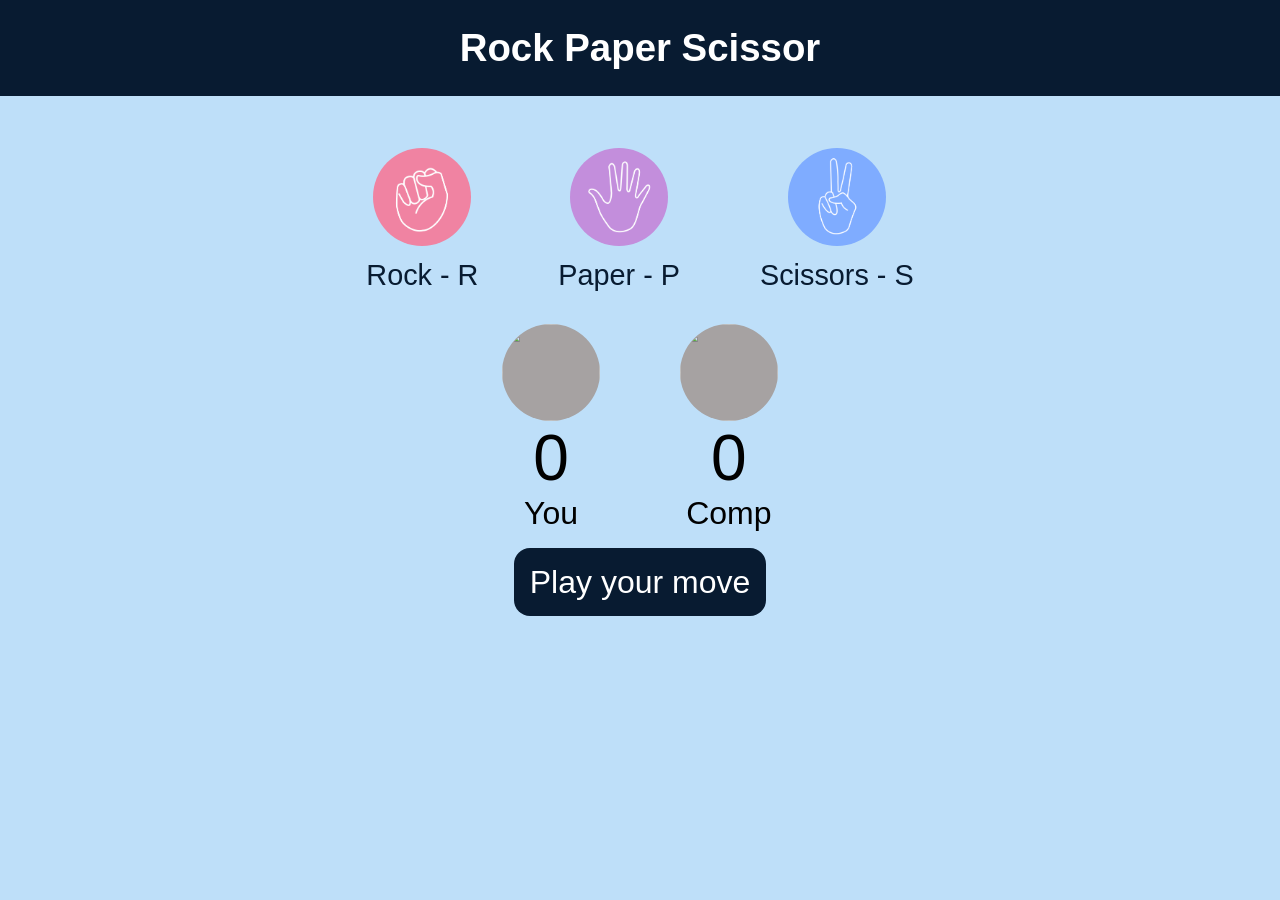
==== game1.html @ 24c6ee57 "Initial commit" ====
<!DOCTYPE html>
<html lang="en">
<head>
  <meta charset="UTF-8">
  <meta name="viewport" content="width=device-width, initial-scale=1.0">
  <title>Rock Paper Scissor</title>
  <link rel="stylesheet" href="./game1.css">
</head>
<body>
  <h1>Rock Paper Scissor</h1>
  <div class="choices">
    <div class="choice-item">
      <div class="choice" id="rock">
        <img src="./image/rock.png" alt="Rock">
      </div>
      <p class="choice-label">Rock - R</p>
    </div>
    <div class="choice-item">
      <div class="choice" id="paper">
        <img src="./image/paper.png" alt="Paper">
      </div>
      <p class="choice-label">Paper - P</p>
    </div>
    <div class="choice-item">
      <div class="choice" id="scissors">
        <img src="./image/scissors.png" alt="Scissors">
      </div>
      <p class="choice-label">Scissors - S</p>
    </div>
  </div>
  
  
  <div class="score-board">
    <div class="score">
      <div class="choice1">
        <img src="" alt="">
      </div>
      <p id="user-score">0</p>
      <p>You</p>
    </div>
    <div class="score">
      <div class="choice2" id="paper">
        <img src="" alt="">
      </div>
      <p id="comp-score">0</p>
      <p>Comp</p>
    </div>
  </div>
  
  <div class="msg-con">
    <p id="msg">Play your move</p>
  </div>
  <script src="./game1.js"></script>
</body>
</html>
---- game1.css ----
* {
    margin: 0;
    padding: 0;
    text-align: center;
    font-family: sans-serif;
}

body {
    background-color: rgb(190, 223, 249);
}

h1 {
    background-color: #081b31;
    color: #fff;
    height: 6rem;
    line-height: 6rem;
    font-size: 3vw; /* Responsive text */
}

/* New container for each choice item */
.choice-item {
    display: flex;
    flex-direction: column;
    align-items: center;
}

/* Updated .choices now holds the grouped items */
.choices {
    position: relative;
    top: -2rem;
    display: flex;
    justify-content: center;
    align-items: center;
    gap: 5rem;
    margin-top: 5rem;
    flex-wrap: wrap;
}

/* Keep your existing choice styles (no changes to animations) */
.choice {
    display: flex;
    justify-content: center;
    align-items: center;
    height: 8.33vw;
    width: 8.33vw;
    border-radius: 50%;
}

.choice:hover {
    cursor: pointer;
    background-color: red;  
    transition-duration: .3s;  
}

.choices img {
    height: 7.64vw;
    width: 7.64vw;
    object-fit: cover;
    border-radius: 50%;
    animation-name: ani;
    animation-duration: .4s;
}

/* New label style to align text under each image */
.choice-label {
    margin-top: 0.5rem;
    font-size: 1.8rem;
    color: #081b31;
}

.choice1, .choice2 {
    display: flex;
    justify-content: center;
    align-items: center;
    height: 7.64vw;
    width: 7.64vw;
    border-radius: 50%;
    background-color: rgb(166, 162, 162);
}

.score img {
    height: 7.64vw;
    width: 7.64vw;
    object-fit: cover;
    border-radius: 50%;
}


@keyframes ani2 {
    0% {
        height: 0px;
        width: 0px;
    }
    100% {
        height: 7.64vw;
        width: 7.64vw;
    }
}

@keyframes ani {
    0% {
        height: 0px;
        width: 0px;
    }
    80% {
        height: 9.72vw;
        width: 9.72vw; 
    }
    100% {
        height: 7.64vw;
        width: 7.64vw;
    }
}

@keyframes op {
    from {
        opacity: 0;
    }
    to {
        opacity: 1;
    }
}

.score-board {
    display: flex;
    justify-content: center;
    align-items: center;
    font-size: 2rem; /* Responsive font */
    gap: 5rem;
    animation-name: op;
    animation-duration: .6s;
    margin-top: 5rem;
    position: relative;
    top: -5rem;
}

#user-score, #comp-score {
    font-size: 4rem; /* Responsive font */
}

.msg-con {
    margin-top: 2rem;
    animation-name: op;
    animation-duration: .5s;
}

#msg {
    position: relative;
    top: -5rem;
    background-color: #081b31;
    color: #fff;
    font-size: 2rem; /* Responsive font */
    display: inline;
    padding: 1rem;
    border-radius: 1rem;
}

/* Responsive styles for smaller screens */
@media (max-width: 480px) {
    h1 {
        font-size: 5vw; /* Adjusted font size for smaller screens */
        height: 5rem;
        line-height: 5rem;
    }

    .choices img, .score img {
        height: 13.75vw;
        width: 13.75vw; 
        max-height: 80px;
        max-width: 80px;
    }

    .choices {
        top: 1rem;
        gap: 1.8rem;
    }
    
    .choice {
        height: 15vw;
        width: 15vw;
        max-height: 80px;
        max-width: 80px;
    }
    
    .choice1, .choice2 {
        height: 13.75vw;
        width: 13.75vw;
        max-height: 80px;
        max-width: 80px;
    }
    
    @keyframes ani2 {
        0% {
            height: 0px;
            width: 0px;
        }
        100% {
            height: 13.75vw;
            width: 13.75vw;
        }
    }
    
    @keyframes ani {
        0% {
            height: 0px;
            width: 0px;
        }
        80% {
            height: 17.5vw;
            width: 17.5vw; 
        }
        100% {
            height: 13.75vw;
            width: 13.75vw;
        }
    }
    
    .choice-label {
        font-size: 1rem;
    }
    
    .score-board {
        top: -2rem;
        gap: 2rem;
        font-size: 1.5rem;
    }
    
    #user-score, #comp-score {
        font-size: 2.5rem;
    }
    
    #msg {
        top: -2rem;
        font-size: 1.2rem;
    }
}

@media (max-width: 1100px) {
    h1 {
        font-size: 5vw; /* Adjusted font size for smaller screens */
        height: 5rem;
        line-height: 5rem;
    }

    .choices img, .score img {
        height: 13.75vw;
        width: 13.75vw; 
    }

    .choices {
        top: 1rem;
        gap: 1.8rem;
    }
    
    .choice {
        height: 15vw;
        width: 15vw;
    }
    
    .choice-label {
        font-size: 1rem;
    }
    
    .choice1, .choice2 {
        height: 13.75vw;
        width: 13.75vw;
    }
    
    @keyframes ani2 {
        0% {
            height: 0px;
            width: 0px;
        }
        100% {
            height: 13.75vw;
            width: 13.75vw;
        }
    }
    
    @keyframes ani {
        0% {
            height: 0px;
            width: 0px;
        }
        80% {
            height: 17.5vw;
            width: 17.5vw; 
        }
        100% {
            height: 13.75vw;
            width: 13.75vw;
        }
    }
    
    .score-board {
        top: -2rem;
        gap: 2rem;
        font-size: 1.5rem;
    }
    
    #user-score, #comp-score {
        font-size: 2.5rem;
    }
    
    #msg {
        top: -2rem;
        font-size: 1.2rem;
    }
}
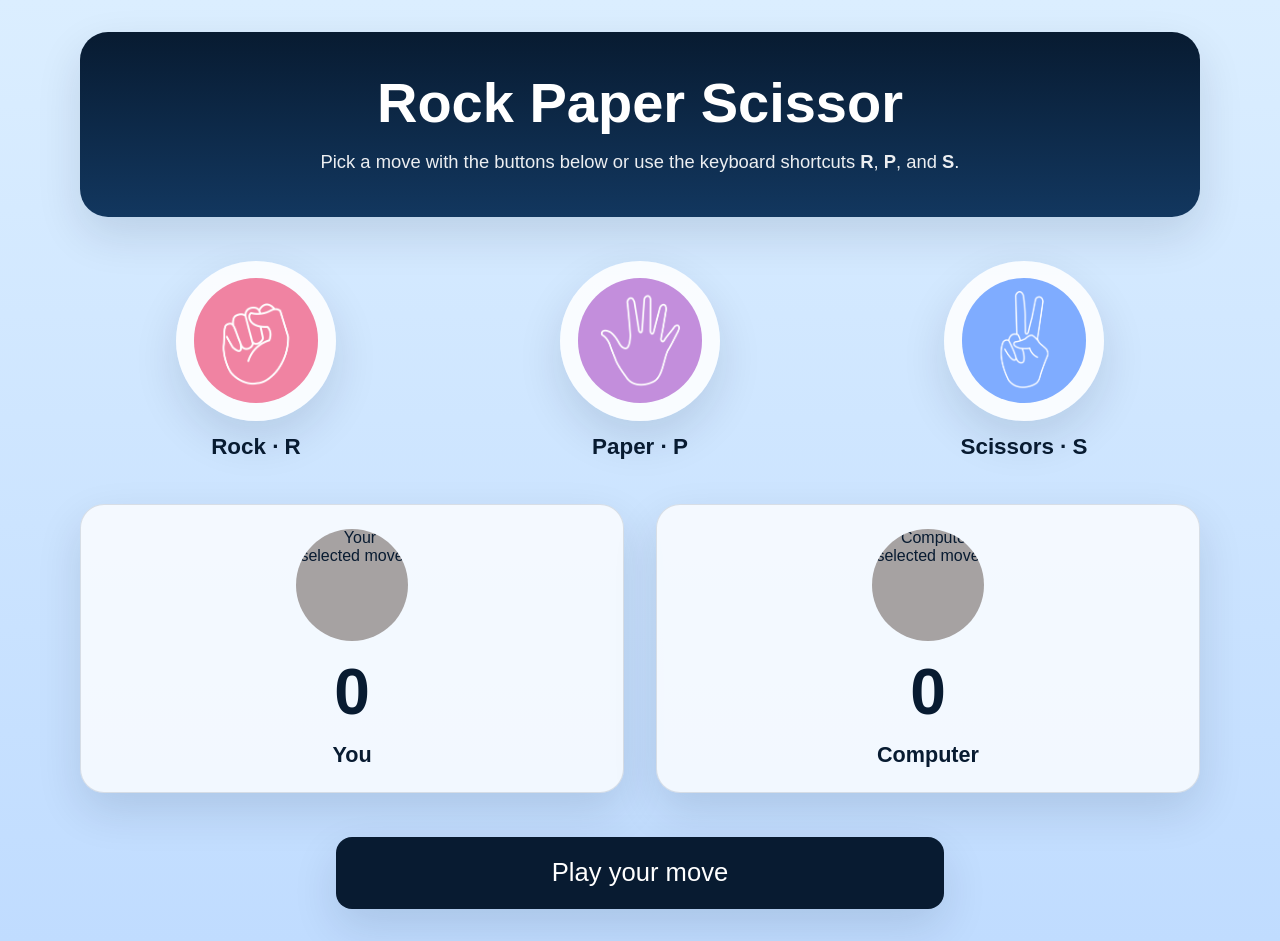
==== commit 933d216c: "Improve responsive layout and expand README" ====
--- a/game1.html
+++ b/game1.html
@@ -7,49 +7,55 @@
   <link rel="stylesheet" href="./game1.css">
 </head>
 <body>
-  <h1>Rock Paper Scissor</h1>
-  <div class="choices">
-    <div class="choice-item">
-      <div class="choice" id="rock">
-        <img src="./image/rock.png" alt="Rock">
+  <main class="game-shell">
+    <header class="hero">
+      <h1>Rock Paper Scissor</h1>
+      <p class="hero-text">Pick a move with the buttons below or use the keyboard shortcuts <strong>R</strong>, <strong>P</strong>, and <strong>S</strong>.</p>
+    </header>
+
+    <section class="choices" aria-label="Available moves">
+      <div class="choice-item">
+        <button class="choice" id="rock" type="button" aria-label="Choose rock">
+          <img src="./image/rock.png" alt="Rock">
+        </button>
+        <p class="choice-label">Rock · R</p>
       </div>
-      <p class="choice-label">Rock - R</p>
+      <div class="choice-item">
+        <button class="choice" id="paper" type="button" aria-label="Choose paper">
+          <img src="./image/paper.png" alt="Paper">
+        </button>
+        <p class="choice-label">Paper · P</p>
+      </div>
+      <div class="choice-item">
+        <button class="choice" id="scissors" type="button" aria-label="Choose scissors">
+          <img src="./image/scissors.png" alt="Scissors">
+        </button>
+        <p class="choice-label">Scissors · S</p>
+      </div>
+    </section>
+
+    <section class="score-board" aria-label="Score board">
+      <article class="score">
+        <div class="choice1">
+          <img src="" alt="Your selected move">
+        </div>
+        <p id="user-score">0</p>
+        <p class="score-label">You</p>
+      </article>
+      <article class="score">
+        <div class="choice2">
+          <img src="" alt="Computer selected move">
+        </div>
+        <p id="comp-score">0</p>
+        <p class="score-label">Computer</p>
+      </article>
+    </section>
+
+    <div class="msg-con">
+      <p id="msg" aria-live="polite">Play your move</p>
     </div>
-    <div class="choice-item">
-      <div class="choice" id="paper">
-        <img src="./image/paper.png" alt="Paper">
-      </div>
-      <p class="choice-label">Paper - P</p>
-    </div>
-    <div class="choice-item">
-      <div class="choice" id="scissors">
-        <img src="./image/scissors.png" alt="Scissors">
-      </div>
-      <p class="choice-label">Scissors - S</p>
-    </div>
-  </div>
-  
-  
-  <div class="score-board">
-    <div class="score">
-      <div class="choice1">
-        <img src="" alt="">
-      </div>
-      <p id="user-score">0</p>
-      <p>You</p>
-    </div>
-    <div class="score">
-      <div class="choice2" id="paper">
-        <img src="" alt="">
-      </div>
-      <p id="comp-score">0</p>
-      <p>Comp</p>
-    </div>
-  </div>
-  
-  <div class="msg-con">
-    <p id="msg">Play your move</p>
-  </div>
+  </main>
+
   <script src="./game1.js"></script>
 </body>
 </html>
--- a/game1.css
+++ b/game1.css
@@ -1,309 +1,239 @@
+:root {
+    --bg-start: #dbeeff;
+    --bg-end: #c0dcff;
+    --panel-bg: rgba(255, 255, 255, 0.78);
+    --panel-border: rgba(8, 27, 49, 0.12);
+    --text-main: #081b31;
+    --shadow: 0 18px 45px rgba(8, 27, 49, 0.12);
+    --choice-size: clamp(6.25rem, 18vw, 10rem);
+    --score-choice-size: clamp(4.75rem, 14vw, 7rem);
+}
+
 * {
     margin: 0;
     padding: 0;
+    box-sizing: border-box;
     text-align: center;
     font-family: sans-serif;
 }
 
 body {
-    background-color: rgb(190, 223, 249);
+    min-height: 100vh;
+    padding: clamp(1rem, 3vw, 2rem);
+    background: linear-gradient(180deg, var(--bg-start), var(--bg-end));
+    color: var(--text-main);
+}
+
+img {
+    display: block;
+    max-width: 100%;
+}
+
+.game-shell {
+    width: min(100%, 70rem);
+    margin: 0 auto;
+    display: flex;
+    flex-direction: column;
+    gap: clamp(1.5rem, 4vw, 2.75rem);
+}
+
+.hero {
+    padding: clamp(1.5rem, 4vw, 2.5rem);
+    border-radius: 1.75rem;
+    background: linear-gradient(180deg, #081b31, #12375f);
+    box-shadow: var(--shadow);
 }
 
 h1 {
+    color: #fff;
+    font-size: clamp(2rem, 5vw, 3.5rem);
+    line-height: 1.1;
+}
+
+.hero-text {
+    margin-top: 0.85rem;
+    color: rgba(255, 255, 255, 0.92);
+    font-size: clamp(0.95rem, 2vw, 1.15rem);
+    line-height: 1.6;
+}
+
+.choices {
+    display: grid;
+    grid-template-columns: repeat(auto-fit, minmax(9rem, 1fr));
+    gap: clamp(1rem, 3vw, 2rem);
+    align-items: start;
+}
+
+.choice-item {
+    display: flex;
+    flex-direction: column;
+    align-items: center;
+    gap: 0.85rem;
+}
+
+.choice {
+    display: flex;
+    justify-content: center;
+    align-items: center;
+    width: min(100%, var(--choice-size));
+    aspect-ratio: 1;
+    margin: 0 auto;
+    border: 0;
+    border-radius: 50%;
+    background: rgba(255, 255, 255, 0.88);
+    box-shadow: var(--shadow);
+    cursor: pointer;
+    transition: transform 0.25s ease, box-shadow 0.25s ease, background-color 0.25s ease;
+}
+
+.choice:hover,
+.choice:focus-visible {
+    background-color: #ffd8d8;
+    box-shadow: 0 20px 35px rgba(194, 50, 50, 0.18);
+    transform: translateY(-0.3rem);
+    outline: none;
+}
+
+.choices img {
+    width: 78%;
+    height: 78%;
+    object-fit: cover;
+    border-radius: 50%;
+    animation-name: ani;
+    animation-duration: 0.4s;
+}
+
+.choice-label {
+    font-size: clamp(1rem, 2.2vw, 1.4rem);
+    font-weight: 700;
+    color: var(--text-main);
+}
+
+.score-board {
+    display: grid;
+    grid-template-columns: repeat(auto-fit, minmax(13rem, 1fr));
+    gap: clamp(1rem, 3vw, 2rem);
+    animation-name: op;
+    animation-duration: 0.6s;
+}
+
+.score {
+    padding: 1.5rem 1rem;
+    border: 1px solid var(--panel-border);
+    border-radius: 1.5rem;
+    background: var(--panel-bg);
+    box-shadow: var(--shadow);
+    display: flex;
+    flex-direction: column;
+    align-items: center;
+    gap: 0.85rem;
+}
+
+.choice1,
+.choice2 {
+    display: flex;
+    justify-content: center;
+    align-items: center;
+    width: var(--score-choice-size);
+    aspect-ratio: 1;
+    border-radius: 50%;
+    background-color: rgb(166, 162, 162);
+}
+
+.score img {
+    width: 100%;
+    height: 100%;
+    object-fit: cover;
+    border-radius: 50%;
+}
+
+#user-score,
+#comp-score {
+    font-size: clamp(2.5rem, 6vw, 4rem);
+    font-weight: 700;
+}
+
+.score-label {
+    font-size: clamp(1rem, 2.6vw, 1.35rem);
+    font-weight: 700;
+}
+
+.msg-con {
+    display: flex;
+    justify-content: center;
+    animation-name: op;
+    animation-duration: 0.5s;
+}
+
+#msg {
+    width: min(100%, 38rem);
+    min-height: 4.5rem;
+    display: inline-flex;
+    align-items: center;
+    justify-content: center;
+    padding: 1rem 1.25rem;
+    border-radius: 1rem;
     background-color: #081b31;
     color: #fff;
-    height: 6rem;
-    line-height: 6rem;
-    font-size: 3vw; /* Responsive text */
-}
-
-/* New container for each choice item */
-.choice-item {
-    display: flex;
-    flex-direction: column;
-    align-items: center;
-}
-
-/* Updated .choices now holds the grouped items */
-.choices {
-    position: relative;
-    top: -2rem;
-    display: flex;
-    justify-content: center;
-    align-items: center;
-    gap: 5rem;
-    margin-top: 5rem;
-    flex-wrap: wrap;
-}
-
-/* Keep your existing choice styles (no changes to animations) */
-.choice {
-    display: flex;
-    justify-content: center;
-    align-items: center;
-    height: 8.33vw;
-    width: 8.33vw;
-    border-radius: 50%;
-}
-
-.choice:hover {
-    cursor: pointer;
-    background-color: red;  
-    transition-duration: .3s;  
-}
-
-.choices img {
-    height: 7.64vw;
-    width: 7.64vw;
-    object-fit: cover;
-    border-radius: 50%;
-    animation-name: ani;
-    animation-duration: .4s;
-}
-
-/* New label style to align text under each image */
-.choice-label {
-    margin-top: 0.5rem;
-    font-size: 1.8rem;
-    color: #081b31;
-}
-
-.choice1, .choice2 {
-    display: flex;
-    justify-content: center;
-    align-items: center;
-    height: 7.64vw;
-    width: 7.64vw;
-    border-radius: 50%;
-    background-color: rgb(166, 162, 162);
-}
-
-.score img {
-    height: 7.64vw;
-    width: 7.64vw;
-    object-fit: cover;
-    border-radius: 50%;
-}
-
+    font-size: clamp(1.05rem, 2.4vw, 1.6rem);
+    line-height: 1.4;
+    box-shadow: var(--shadow);
+}
 
 @keyframes ani2 {
     0% {
-        height: 0px;
-        width: 0px;
+        transform: scale(0);
     }
     100% {
-        height: 7.64vw;
-        width: 7.64vw;
+        transform: scale(1);
     }
 }
 
 @keyframes ani {
     0% {
-        height: 0px;
-        width: 0px;
+        transform: scale(0);
     }
     80% {
-        height: 9.72vw;
-        width: 9.72vw; 
+        transform: scale(1.12);
     }
     100% {
-        height: 7.64vw;
-        width: 7.64vw;
+        transform: scale(1);
     }
 }
 
 @keyframes op {
     from {
         opacity: 0;
+        transform: translateY(0.75rem);
     }
     to {
         opacity: 1;
-    }
-}
-
-.score-board {
-    display: flex;
-    justify-content: center;
-    align-items: center;
-    font-size: 2rem; /* Responsive font */
-    gap: 5rem;
-    animation-name: op;
-    animation-duration: .6s;
-    margin-top: 5rem;
-    position: relative;
-    top: -5rem;
-}
-
-#user-score, #comp-score {
-    font-size: 4rem; /* Responsive font */
-}
-
-.msg-con {
-    margin-top: 2rem;
-    animation-name: op;
-    animation-duration: .5s;
-}
-
-#msg {
-    position: relative;
-    top: -5rem;
-    background-color: #081b31;
-    color: #fff;
-    font-size: 2rem; /* Responsive font */
-    display: inline;
-    padding: 1rem;
-    border-radius: 1rem;
-}
-
-/* Responsive styles for smaller screens */
-@media (max-width: 480px) {
-    h1 {
-        font-size: 5vw; /* Adjusted font size for smaller screens */
-        height: 5rem;
-        line-height: 5rem;
-    }
-
-    .choices img, .score img {
-        height: 13.75vw;
-        width: 13.75vw; 
-        max-height: 80px;
-        max-width: 80px;
+        transform: translateY(0);
+    }
+}
+
+@media (max-width: 40rem) {
+    body {
+        padding-inline: 0.85rem;
+    }
+
+    .hero {
+        border-radius: 1.25rem;
     }
 
     .choices {
-        top: 1rem;
-        gap: 1.8rem;
-    }
-    
+        grid-template-columns: 1fr;
+    }
+
     .choice {
-        height: 15vw;
-        width: 15vw;
-        max-height: 80px;
-        max-width: 80px;
-    }
-    
-    .choice1, .choice2 {
-        height: 13.75vw;
-        width: 13.75vw;
-        max-height: 80px;
-        max-width: 80px;
-    }
-    
-    @keyframes ani2 {
-        0% {
-            height: 0px;
-            width: 0px;
-        }
-        100% {
-            height: 13.75vw;
-            width: 13.75vw;
-        }
-    }
-    
-    @keyframes ani {
-        0% {
-            height: 0px;
-            width: 0px;
-        }
-        80% {
-            height: 17.5vw;
-            width: 17.5vw; 
-        }
-        100% {
-            height: 13.75vw;
-            width: 13.75vw;
-        }
-    }
-    
-    .choice-label {
-        font-size: 1rem;
-    }
-    
+        width: min(100%, 8.75rem);
+    }
+
     .score-board {
-        top: -2rem;
-        gap: 2rem;
-        font-size: 1.5rem;
-    }
-    
-    #user-score, #comp-score {
-        font-size: 2.5rem;
-    }
-    
+        grid-template-columns: 1fr;
+    }
+
     #msg {
-        top: -2rem;
-        font-size: 1.2rem;
-    }
-}
-
-@media (max-width: 1100px) {
-    h1 {
-        font-size: 5vw; /* Adjusted font size for smaller screens */
-        height: 5rem;
-        line-height: 5rem;
-    }
-
-    .choices img, .score img {
-        height: 13.75vw;
-        width: 13.75vw; 
-    }
-
-    .choices {
-        top: 1rem;
-        gap: 1.8rem;
-    }
-    
-    .choice {
-        height: 15vw;
-        width: 15vw;
-    }
-    
-    .choice-label {
-        font-size: 1rem;
-    }
-    
-    .choice1, .choice2 {
-        height: 13.75vw;
-        width: 13.75vw;
-    }
-    
-    @keyframes ani2 {
-        0% {
-            height: 0px;
-            width: 0px;
-        }
-        100% {
-            height: 13.75vw;
-            width: 13.75vw;
-        }
-    }
-    
-    @keyframes ani {
-        0% {
-            height: 0px;
-            width: 0px;
-        }
-        80% {
-            height: 17.5vw;
-            width: 17.5vw; 
-        }
-        100% {
-            height: 13.75vw;
-            width: 13.75vw;
-        }
-    }
-    
-    .score-board {
-        top: -2rem;
-        gap: 2rem;
-        font-size: 1.5rem;
-    }
-    
-    #user-score, #comp-score {
-        font-size: 2.5rem;
-    }
-    
-    #msg {
-        top: -2rem;
-        font-size: 1.2rem;
-    }
-}
+        min-height: 5rem;
+    }
+}
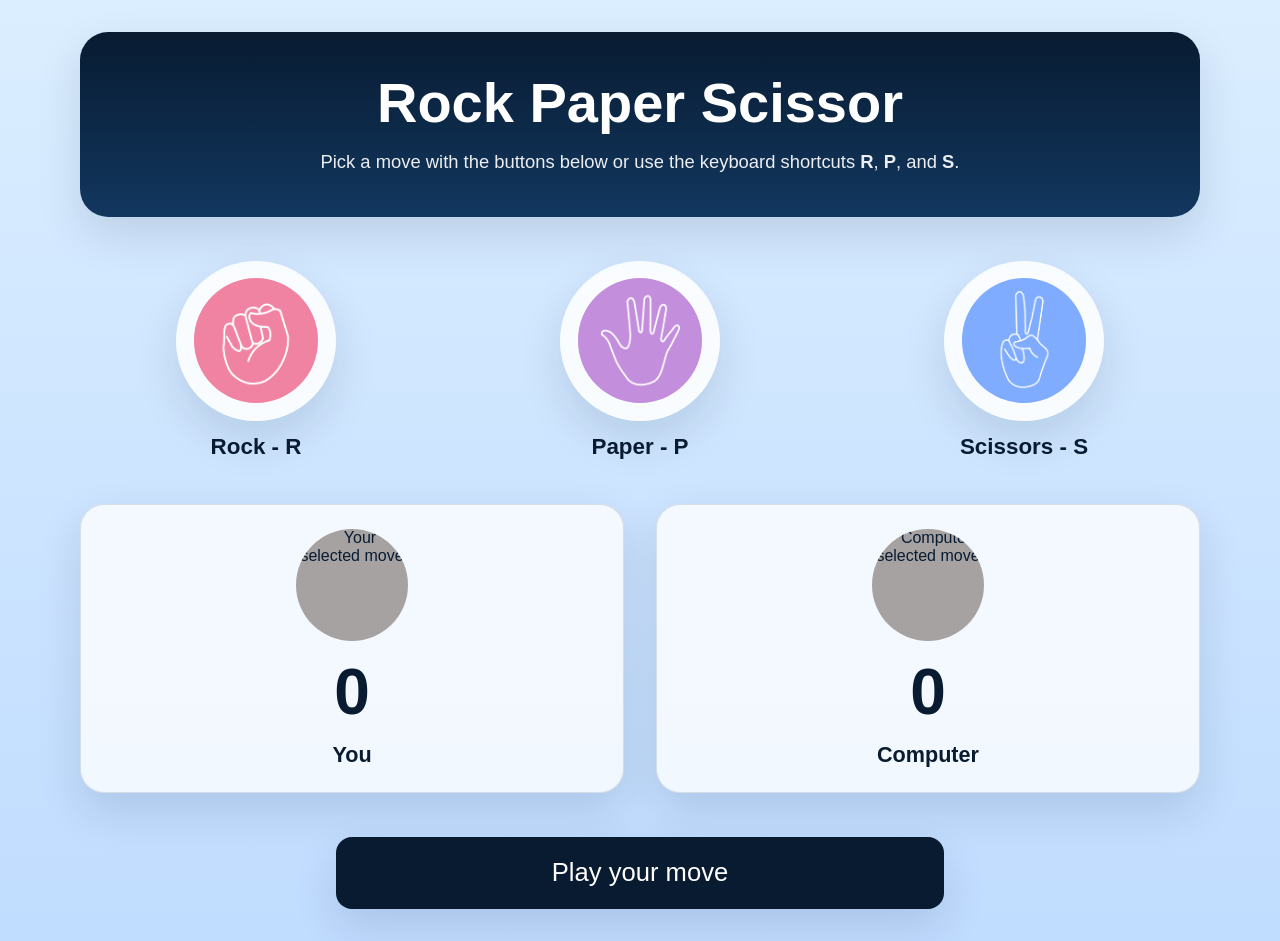
==== commit 5cc277f8: "Use ASCII labels for move shortcuts" ====
--- a/game1.html
+++ b/game1.html
@@ -18,19 +18,19 @@
         <button class="choice" id="rock" type="button" aria-label="Choose rock">
           <img src="./image/rock.png" alt="Rock">
         </button>
-        <p class="choice-label">Rock · R</p>
+        <p class="choice-label">Rock - R</p>
       </div>
       <div class="choice-item">
         <button class="choice" id="paper" type="button" aria-label="Choose paper">
           <img src="./image/paper.png" alt="Paper">
         </button>
-        <p class="choice-label">Paper · P</p>
+        <p class="choice-label">Paper - P</p>
       </div>
       <div class="choice-item">
         <button class="choice" id="scissors" type="button" aria-label="Choose scissors">
           <img src="./image/scissors.png" alt="Scissors">
         </button>
-        <p class="choice-label">Scissors · S</p>
+        <p class="choice-label">Scissors - S</p>
       </div>
     </section>
 
